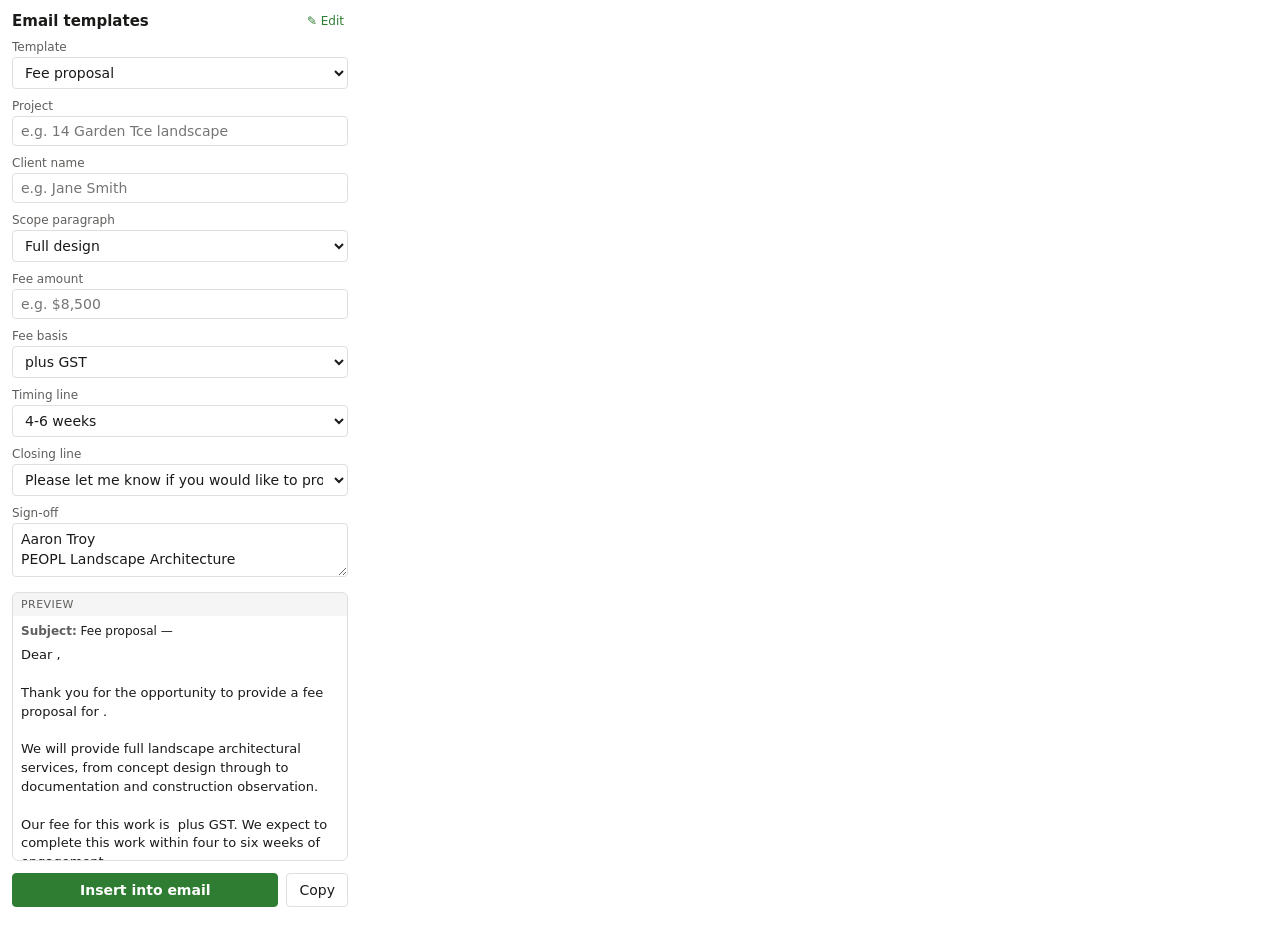
==== extension/popup.html @ bb0dac4e "auto-backup 20260604-1730" ====
<!DOCTYPE html>
<html lang="en">
<head>
  <meta charset="utf-8" />
  <title>PEOPL Email Templates</title>
  <link rel="stylesheet" href="popup.css" />
</head>
<body>
  <main id="app">
    <header class="hdr">
      <h1>Email templates</h1>
      <button id="btn-edit" class="linkbtn" type="button" title="Add or edit templates">&#9998; Edit</button>
    </header>

    <section class="field">
      <label for="tpl">Template</label>
      <select id="tpl" autocomplete="off"></select>
    </section>

    <section id="slots" class="slots"><!-- controls generated here --></section>

    <section class="preview">
      <div class="preview-head">Preview</div>
      <div class="preview-meta" id="pv-meta"></div>
      <div class="preview-body" id="pv-body"></div>
    </section>

    <section class="actions">
      <button id="btn-insert" class="primary" type="button">Insert into email</button>
      <button id="btn-copy" class="secondary" type="button">Copy</button>
    </section>

    <p id="status" class="status" role="status" aria-live="polite"></p>
  </main>

  <script src="templates.js"></script>
  <script src="store.js"></script>
  <script src="popup.js"></script>
</body>
</html>
---- extension/popup.css ----
:root {
  --bg: #ffffff;
  --fg: #1b1a19;
  --muted: #605e5c;
  --line: #e1dfdd;
  --accent: #2e7d32;
  --accent-fg: #ffffff;
  --field-bg: #ffffff;
  --danger: #d13438;
}
@media (prefers-color-scheme: dark) {
  :root {
    --bg: #1f1f1f; --fg: #f3f2f1; --muted: #b3b0ad; --line: #3b3a39;
    --accent: #4caf50; --accent-fg: #0a210c; --field-bg: #2b2b2b; --danger: #f1707b;
  }
}
* { box-sizing: border-box; }
html, body { margin: 0; }
body {
  width: 360px;
  font-family: "Segoe UI", system-ui, -apple-system, sans-serif;
  font-size: 14px; color: var(--fg); background: var(--bg); padding: 12px;
}
h1 { font-size: 15px; margin: 0; font-weight: 600; }
.hdr { display: flex; align-items: center; justify-content: space-between; gap: 8px; margin-bottom: 10px; }
.linkbtn { background: none; border: none; color: var(--accent); font-size: 12px; padding: 2px 4px; cursor: pointer; }
.linkbtn:hover { text-decoration: underline; }
.field, .slots > .slot { margin-bottom: 10px; }
label { display: block; font-size: 12px; color: var(--muted); margin-bottom: 3px; }
.slot-head { display: flex; align-items: center; gap: 6px; cursor: default; }
.slot-head input[type="checkbox"] { margin: 0; cursor: pointer; }
.slot input:disabled, .slot select:disabled, .slot textarea:disabled { opacity: .45; }
select, input[type="text"], textarea {
  width: 100%; padding: 6px 8px; font: inherit; color: var(--fg);
  background: var(--field-bg); border: 1px solid var(--line); border-radius: 4px;
}
select:focus, input:focus, textarea:focus { outline: 2px solid var(--accent); outline-offset: -1px; }
textarea { resize: vertical; min-height: 54px; line-height: 1.4; }
.preview { border: 1px solid var(--line); border-radius: 6px; margin: 12px 0; overflow: hidden; }
.preview-head {
  font-size: 11px; text-transform: uppercase; letter-spacing: .04em;
  color: var(--muted); background: rgba(127,127,127,.08); padding: 5px 8px;
}
.preview-subject { font-weight: 600; padding: 8px 8px 0; }
.preview-subject:empty { display: none; }
.preview-meta { padding: 8px 8px 0; font-size: 12px; }
.preview-meta:empty { display: none; }
.pv-line { margin-bottom: 2px; word-break: break-word; }
.pv-line .k { color: var(--muted); font-weight: 600; }
.preview-body { white-space: pre-wrap; padding: 6px 8px 10px; font-size: 13px; line-height: 1.45; max-height: 220px; overflow: auto; }
.actions { display: flex; gap: 8px; }
button { font: inherit; padding: 8px 12px; border-radius: 4px; cursor: pointer; border: 1px solid transparent; }
button.primary { background: var(--accent); color: var(--accent-fg); border-color: var(--accent); flex: 1; font-weight: 600; }
button.secondary { background: transparent; color: var(--fg); border-color: var(--line); }
button:hover { filter: brightness(1.05); }
button:active { transform: translateY(1px); }
.status { font-size: 12px; color: var(--muted); min-height: 16px; margin: 10px 0 0; }
.status.ok { color: var(--accent); }
.status.err { color: var(--danger); }
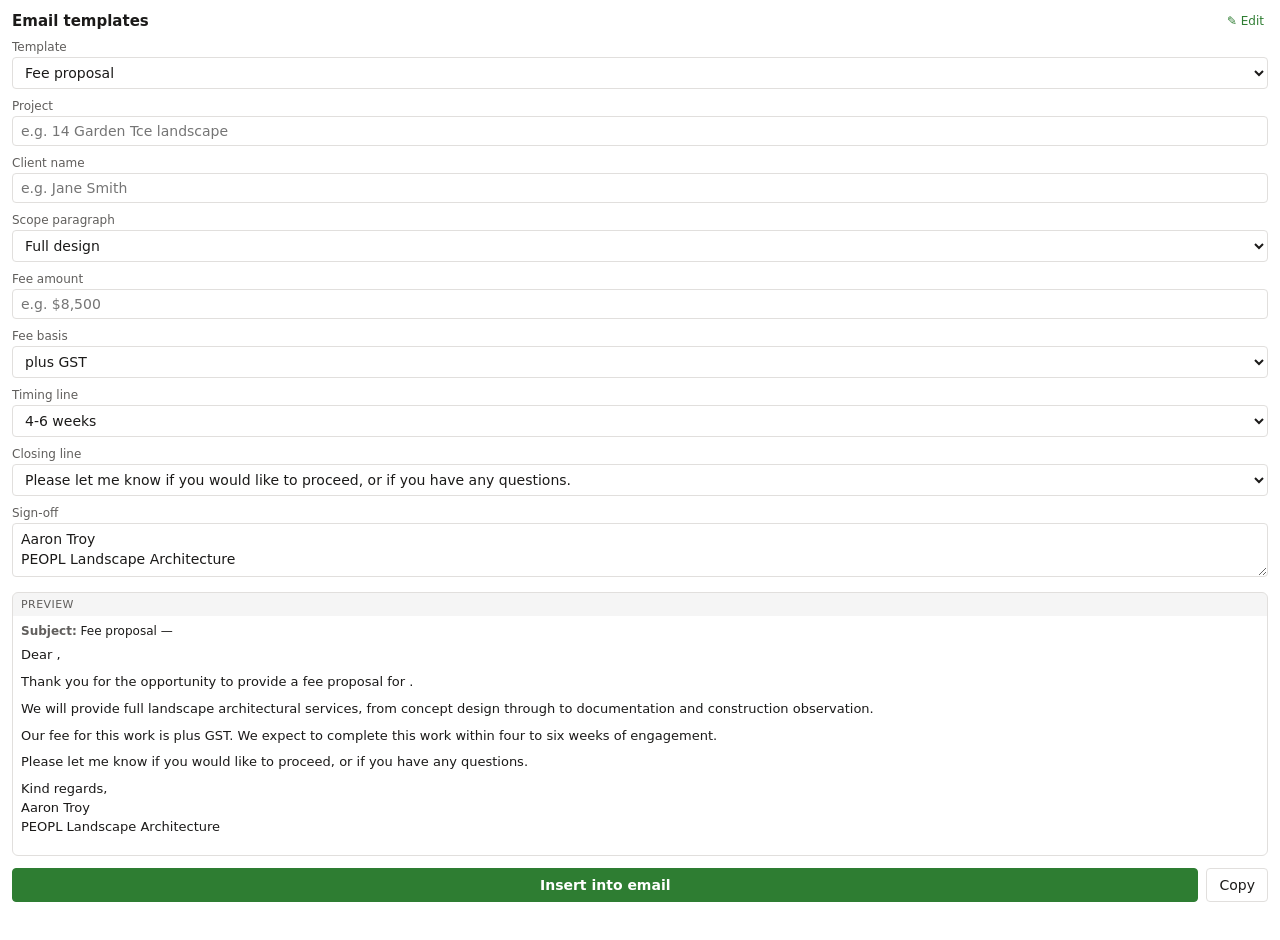
==== commit 5900e5af: "Add rich formatting to bodies: bold/italic, bulleted & numbered lists, and links via a shared Markdo" ====
--- a/extension/popup.html
+++ b/extension/popup.html
@@ -35,6 +35,7 @@
 
   <script src="templates.js"></script>
   <script src="store.js"></script>
+  <script src="format.js"></script>
   <script src="popup.js"></script>
 </body>
 </html>
--- a/extension/popup.css
+++ b/extension/popup.css
@@ -17,7 +17,8 @@
 * { box-sizing: border-box; }
 html, body { margin: 0; }
 body {
-  width: 360px;
+  /* Fluid: fills the side panel; the user can drag the panel wider/taller. */
+  min-width: 280px;
   font-family: "Segoe UI", system-ui, -apple-system, sans-serif;
   font-size: 14px; color: var(--fg); background: var(--bg); padding: 12px;
 }
@@ -47,7 +48,12 @@
 .preview-meta:empty { display: none; }
 .pv-line { margin-bottom: 2px; word-break: break-word; }
 .pv-line .k { color: var(--muted); font-weight: 600; }
-.preview-body { white-space: pre-wrap; padding: 6px 8px 10px; font-size: 13px; line-height: 1.45; max-height: 220px; overflow: auto; }
+.preview-body { white-space: normal; padding: 6px 8px 10px; font-size: 13px; line-height: 1.45; max-height: 50vh; overflow: auto; }
+.preview-body p { margin: 0 0 8px; }
+.preview-body ul, .preview-body ol { margin: 0 0 8px; padding-left: 22px; }
+.preview-body li { margin: 2px 0; }
+.preview-body strong { font-weight: 700; }
+.preview-body a { color: var(--accent); }
 .actions { display: flex; gap: 8px; }
 button { font: inherit; padding: 8px 12px; border-radius: 4px; cursor: pointer; border: 1px solid transparent; }
 button.primary { background: var(--accent); color: var(--accent-fg); border-color: var(--accent); flex: 1; font-weight: 600; }
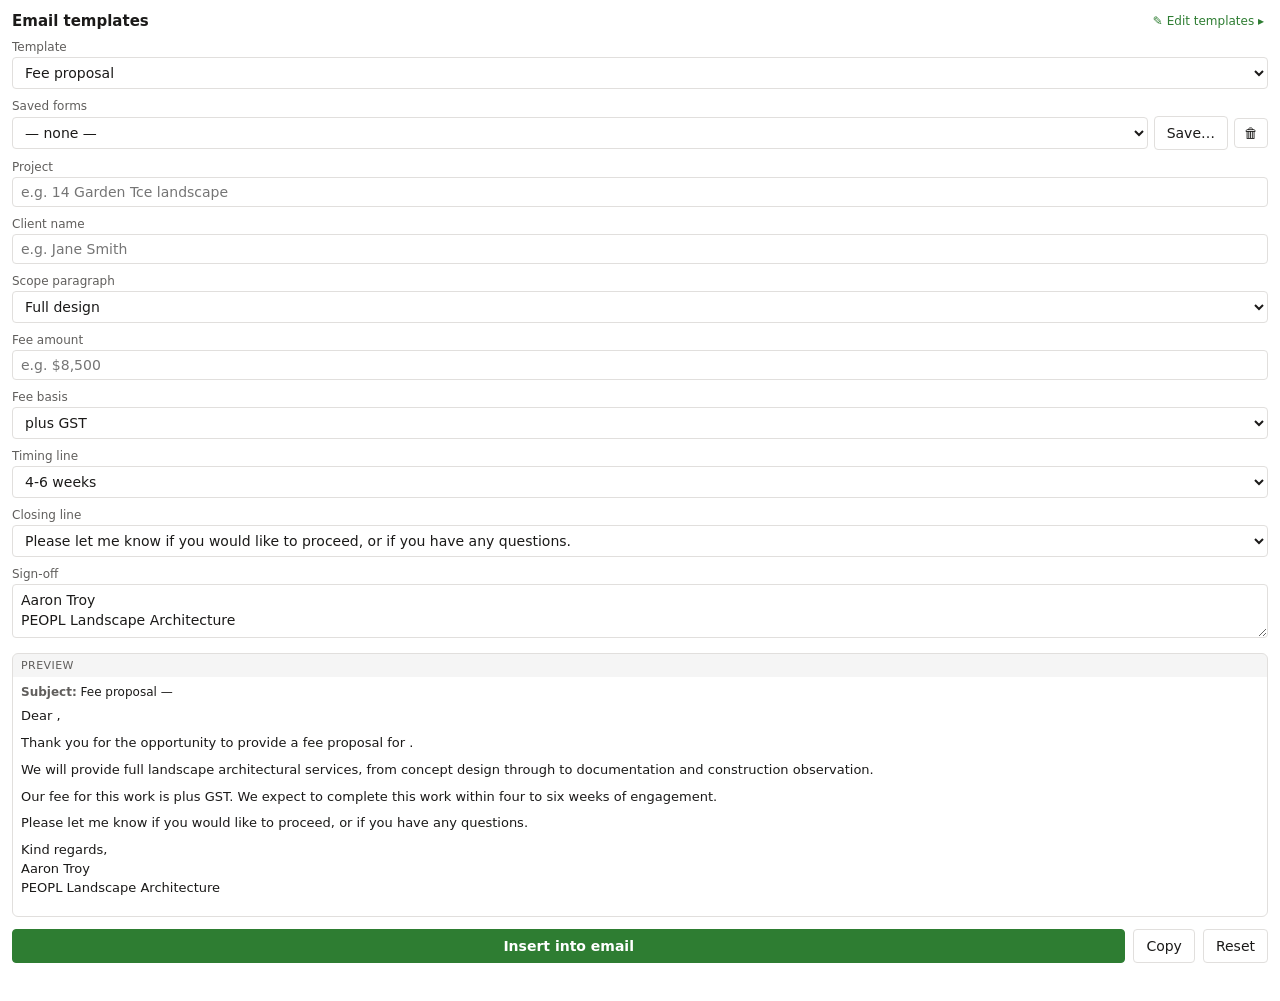
==== commit 9c5279f5: "Single-window app: editor becomes a slide-out panel (iframe, live-synced via storage.onChanged); com" ====
--- a/extension/popup.html
+++ b/extension/popup.html
@@ -9,12 +9,21 @@
   <main id="app">
     <header class="hdr">
       <h1>Email templates</h1>
-      <button id="btn-edit" class="linkbtn" type="button" title="Add or edit templates">&#9998; Edit</button>
+      <button id="btn-edit" class="linkbtn" type="button" title="Edit templates">&#9998; Edit templates &#9656;</button>
     </header>
 
     <section class="field">
       <label for="tpl">Template</label>
       <select id="tpl" autocomplete="off"></select>
+    </section>
+
+    <section class="field forms">
+      <label for="forms">Saved forms</label>
+      <div class="forms-row">
+        <select id="forms" autocomplete="off"><option value="">&mdash; none &mdash;</option></select>
+        <button id="form-save" class="secondary" type="button" title="Save the current form for reuse">Save&hellip;</button>
+        <button id="form-del" class="iconbtn" type="button" title="Delete the selected saved form">&#128465;</button>
+      </div>
     </section>
 
     <section id="slots" class="slots"><!-- controls generated here --></section>
@@ -28,10 +37,20 @@
     <section class="actions">
       <button id="btn-insert" class="primary" type="button">Insert into email</button>
       <button id="btn-copy" class="secondary" type="button">Copy</button>
+      <button id="btn-reset" class="secondary" type="button" title="Clear the fields">Reset</button>
     </section>
 
     <p id="status" class="status" role="status" aria-live="polite"></p>
   </main>
+
+  <!-- Slide-out editor panel (single window; like Revit's "more options"). -->
+  <div id="editor-panel" class="editor-panel">
+    <div class="editor-panel-bar">
+      <button id="editor-close" class="linkbtn" type="button">&#8249; Done</button>
+      <span class="editor-panel-title">Edit templates</span>
+    </div>
+    <iframe id="editor-frame" title="Template editor"></iframe>
+  </div>
 
   <script src="templates.js"></script>
   <script src="store.js"></script>
--- a/extension/popup.css
+++ b/extension/popup.css
@@ -26,6 +26,22 @@
 .hdr { display: flex; align-items: center; justify-content: space-between; gap: 8px; margin-bottom: 10px; }
 .linkbtn { background: none; border: none; color: var(--accent); font-size: 12px; padding: 2px 4px; cursor: pointer; }
 .linkbtn:hover { text-decoration: underline; }
+.forms-row { display: flex; gap: 6px; align-items: center; }
+.forms-row select { flex: 1; min-width: 0; }
+.iconbtn { background: transparent; border: 1px solid var(--line); color: var(--fg); border-radius: 4px; padding: 6px 9px; cursor: pointer; }
+.iconbtn:hover { filter: brightness(1.05); }
+.actions .secondary { flex: 0 0 auto; }
+
+/* Slide-out editor panel — one window, editor pops over the compose form. */
+.editor-panel {
+  position: fixed; inset: 0; z-index: 50; background: var(--bg);
+  display: flex; flex-direction: column;
+  transform: translateX(100%); transition: transform .18s ease;
+}
+.editor-panel.open { transform: translateX(0); }
+.editor-panel-bar { display: flex; align-items: center; gap: 12px; padding: 8px 12px; border-bottom: 1px solid var(--line); }
+.editor-panel-title { font-weight: 600; }
+#editor-frame { flex: 1; width: 100%; height: 100%; border: 0; }
 .field, .slots > .slot { margin-bottom: 10px; }
 label { display: block; font-size: 12px; color: var(--muted); margin-bottom: 3px; }
 .slot-head { display: flex; align-items: center; gap: 6px; cursor: default; }
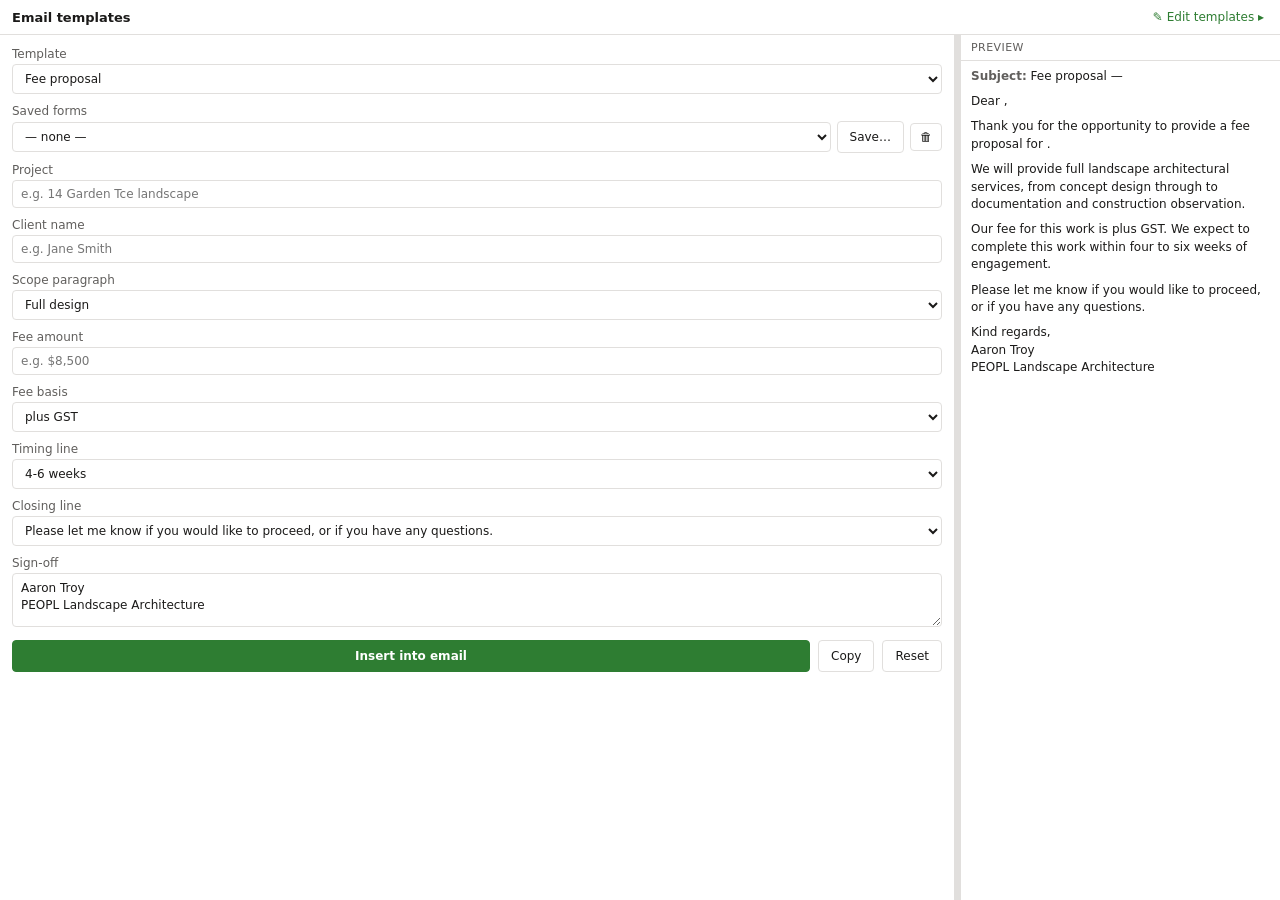
==== commit 618f5648: "Compose: 2-column layout (fields left, resizable preview right via draggable splitter, persisted wid" ====
--- a/extension/popup.html
+++ b/extension/popup.html
@@ -12,38 +12,46 @@
       <button id="btn-edit" class="linkbtn" type="button" title="Edit templates">&#9998; Edit templates &#9656;</button>
     </header>
 
-    <section class="field">
-      <label for="tpl">Template</label>
-      <select id="tpl" autocomplete="off"></select>
-    </section>
+    <div class="cols">
+      <div id="left-pane" class="left-pane">
+        <section class="field">
+          <label for="tpl">Template</label>
+          <select id="tpl" autocomplete="off"></select>
+        </section>
 
-    <section class="field forms">
-      <label for="forms">Saved forms</label>
-      <div class="forms-row">
-        <select id="forms" autocomplete="off"><option value="">&mdash; none &mdash;</option></select>
-        <button id="form-save" class="secondary" type="button" title="Save the current form for reuse">Save&hellip;</button>
-        <button id="form-del" class="iconbtn" type="button" title="Delete the selected saved form">&#128465;</button>
+        <section class="field forms">
+          <label for="forms">Saved forms</label>
+          <div class="forms-row">
+            <select id="forms" autocomplete="off"><option value="">&mdash; none &mdash;</option></select>
+            <button id="form-save" class="secondary" type="button" title="Save the current form for reuse">Save&hellip;</button>
+            <button id="form-del" class="iconbtn" type="button" title="Delete the selected saved form">&#128465;</button>
+          </div>
+        </section>
+
+        <section id="slots" class="slots"><!-- controls generated here --></section>
+
+        <section class="actions">
+          <button id="btn-insert" class="primary" type="button">Insert into email</button>
+          <button id="btn-copy" class="secondary" type="button">Copy</button>
+          <button id="btn-reset" class="secondary" type="button" title="Clear the fields">Reset</button>
+        </section>
+
+        <p id="status" class="status" role="status" aria-live="polite"></p>
       </div>
-    </section>
 
-    <section id="slots" class="slots"><!-- controls generated here --></section>
+      <div id="cmp-splitter" class="splitter" title="Drag to resize the preview"></div>
 
-    <section class="preview">
-      <div class="preview-head">Preview</div>
-      <div class="preview-meta" id="pv-meta"></div>
-      <div class="preview-body" id="pv-body"></div>
-    </section>
-
-    <section class="actions">
-      <button id="btn-insert" class="primary" type="button">Insert into email</button>
-      <button id="btn-copy" class="secondary" type="button">Copy</button>
-      <button id="btn-reset" class="secondary" type="button" title="Clear the fields">Reset</button>
-    </section>
-
-    <p id="status" class="status" role="status" aria-live="polite"></p>
+      <div id="right-pane" class="right-pane">
+        <section class="preview">
+          <div class="preview-head">Preview</div>
+          <div class="preview-meta" id="pv-meta"></div>
+          <div class="preview-body" id="pv-body"></div>
+        </section>
+      </div>
+    </div>
   </main>
 
-  <!-- Slide-out editor panel (single window; like Revit's "more options"). -->
+  <!-- Slide-out editor panel (single window). -->
   <div id="editor-panel" class="editor-panel">
     <div class="editor-panel-bar">
       <button id="editor-close" class="linkbtn" type="button">&#8249; Done</button>
--- a/extension/popup.css
+++ b/extension/popup.css
@@ -15,33 +15,29 @@
   }
 }
 * { box-sizing: border-box; }
-html, body { margin: 0; }
-body {
-  /* Fluid: fills the side panel; the user can drag the panel wider/taller. */
-  min-width: 280px;
-  font-family: "Segoe UI", system-ui, -apple-system, sans-serif;
-  font-size: 14px; color: var(--fg); background: var(--bg); padding: 12px;
-}
-h1 { font-size: 15px; margin: 0; font-weight: 600; }
-.hdr { display: flex; align-items: center; justify-content: space-between; gap: 8px; margin-bottom: 10px; }
+html, body { margin: 0; height: 100%; }
+body { min-width: 280px; font-family: "Segoe UI", system-ui, -apple-system, sans-serif;
+  font-size: 12px; color: var(--fg); background: var(--bg); }
+#app { display: flex; flex-direction: column; height: 100%; }
+
+h1 { font-size: 13px; margin: 0; font-weight: 600; }
+.hdr { flex: 0 0 auto; display: flex; align-items: center; justify-content: space-between; gap: 8px;
+  padding: 8px 12px; border-bottom: 1px solid var(--line); }
 .linkbtn { background: none; border: none; color: var(--accent); font-size: 12px; padding: 2px 4px; cursor: pointer; }
 .linkbtn:hover { text-decoration: underline; }
+
+/* fields | splitter | preview */
+.cols { flex: 1 1 auto; min-height: 0; display: grid; grid-template-columns: minmax(0, 1fr) 6px var(--pw, 320px); }
+.left-pane { overflow: auto; padding: 12px; min-width: 0; }
+.right-pane { overflow: auto; min-width: 0; border-left: 1px solid var(--line); }
+.splitter { cursor: col-resize; background: var(--line); }
+.splitter:hover, .splitter.dragging { background: var(--accent); }
+
 .forms-row { display: flex; gap: 6px; align-items: center; }
 .forms-row select { flex: 1; min-width: 0; }
 .iconbtn { background: transparent; border: 1px solid var(--line); color: var(--fg); border-radius: 4px; padding: 6px 9px; cursor: pointer; }
 .iconbtn:hover { filter: brightness(1.05); }
-.actions .secondary { flex: 0 0 auto; }
 
-/* Slide-out editor panel — one window, editor pops over the compose form. */
-.editor-panel {
-  position: fixed; inset: 0; z-index: 50; background: var(--bg);
-  display: flex; flex-direction: column;
-  transform: translateX(100%); transition: transform .18s ease;
-}
-.editor-panel.open { transform: translateX(0); }
-.editor-panel-bar { display: flex; align-items: center; gap: 12px; padding: 8px 12px; border-bottom: 1px solid var(--line); }
-.editor-panel-title { font-weight: 600; }
-#editor-frame { flex: 1; width: 100%; height: 100%; border: 0; }
 .field, .slots > .slot { margin-bottom: 10px; }
 label { display: block; font-size: 12px; color: var(--muted); margin-bottom: 3px; }
 .slot-head { display: flex; align-items: center; gap: 6px; cursor: default; }
@@ -53,29 +49,46 @@
 }
 select:focus, input:focus, textarea:focus { outline: 2px solid var(--accent); outline-offset: -1px; }
 textarea { resize: vertical; min-height: 54px; line-height: 1.4; }
-.preview { border: 1px solid var(--line); border-radius: 6px; margin: 12px 0; overflow: hidden; }
-.preview-head {
-  font-size: 11px; text-transform: uppercase; letter-spacing: .04em;
-  color: var(--muted); background: rgba(127,127,127,.08); padding: 5px 8px;
-}
-.preview-subject { font-weight: 600; padding: 8px 8px 0; }
-.preview-subject:empty { display: none; }
-.preview-meta { padding: 8px 8px 0; font-size: 12px; }
+
+.preview { }
+.preview-head { position: sticky; top: 0; font-size: 11px; text-transform: uppercase; letter-spacing: .04em;
+  color: var(--muted); background: var(--bg); border-bottom: 1px solid var(--line); padding: 6px 10px; }
+.preview-meta { padding: 8px 10px 0; font-size: 12px; }
 .preview-meta:empty { display: none; }
 .pv-line { margin-bottom: 2px; word-break: break-word; }
 .pv-line .k { color: var(--muted); font-weight: 600; }
-.preview-body { white-space: normal; padding: 6px 8px 10px; font-size: 13px; line-height: 1.45; max-height: 50vh; overflow: auto; }
+.preview-body { white-space: normal; padding: 8px 10px 12px; font-size: 12px; line-height: 1.45; }
 .preview-body p { margin: 0 0 8px; }
 .preview-body ul, .preview-body ol { margin: 0 0 8px; padding-left: 22px; }
 .preview-body li { margin: 2px 0; }
 .preview-body strong { font-weight: 700; }
 .preview-body a { color: var(--accent); }
-.actions { display: flex; gap: 8px; }
+
+.actions { display: flex; gap: 8px; margin-top: 4px; }
 button { font: inherit; padding: 8px 12px; border-radius: 4px; cursor: pointer; border: 1px solid transparent; }
 button.primary { background: var(--accent); color: var(--accent-fg); border-color: var(--accent); flex: 1; font-weight: 600; }
 button.secondary { background: transparent; color: var(--fg); border-color: var(--line); }
+.actions .secondary { flex: 0 0 auto; }
 button:hover { filter: brightness(1.05); }
 button:active { transform: translateY(1px); }
-.status { font-size: 12px; color: var(--muted); min-height: 16px; margin: 10px 0 0; }
+.status { font-size: 12px; color: var(--muted); min-height: 16px; margin: 8px 0 0; }
 .status.ok { color: var(--accent); }
 .status.err { color: var(--danger); }
+
+/* Slide-out editor panel — overlays the whole window. */
+.editor-panel {
+  position: fixed; inset: 0; z-index: 50; background: var(--bg);
+  display: flex; flex-direction: column;
+  transform: translateX(100%); transition: transform .18s ease;
+}
+.editor-panel.open { transform: translateX(0); }
+.editor-panel-bar { display: flex; align-items: center; gap: 12px; padding: 8px 12px; border-bottom: 1px solid var(--line); }
+.editor-panel-title { font-weight: 600; }
+#editor-frame { flex: 1; width: 100%; height: 100%; border: 0; }
+
+/* Narrow window: stack the preview below the fields. */
+@media (max-width: 600px) {
+  .cols { grid-template-columns: 1fr; }
+  .splitter { display: none; }
+  .right-pane { border-left: 0; border-top: 1px solid var(--line); }
+}
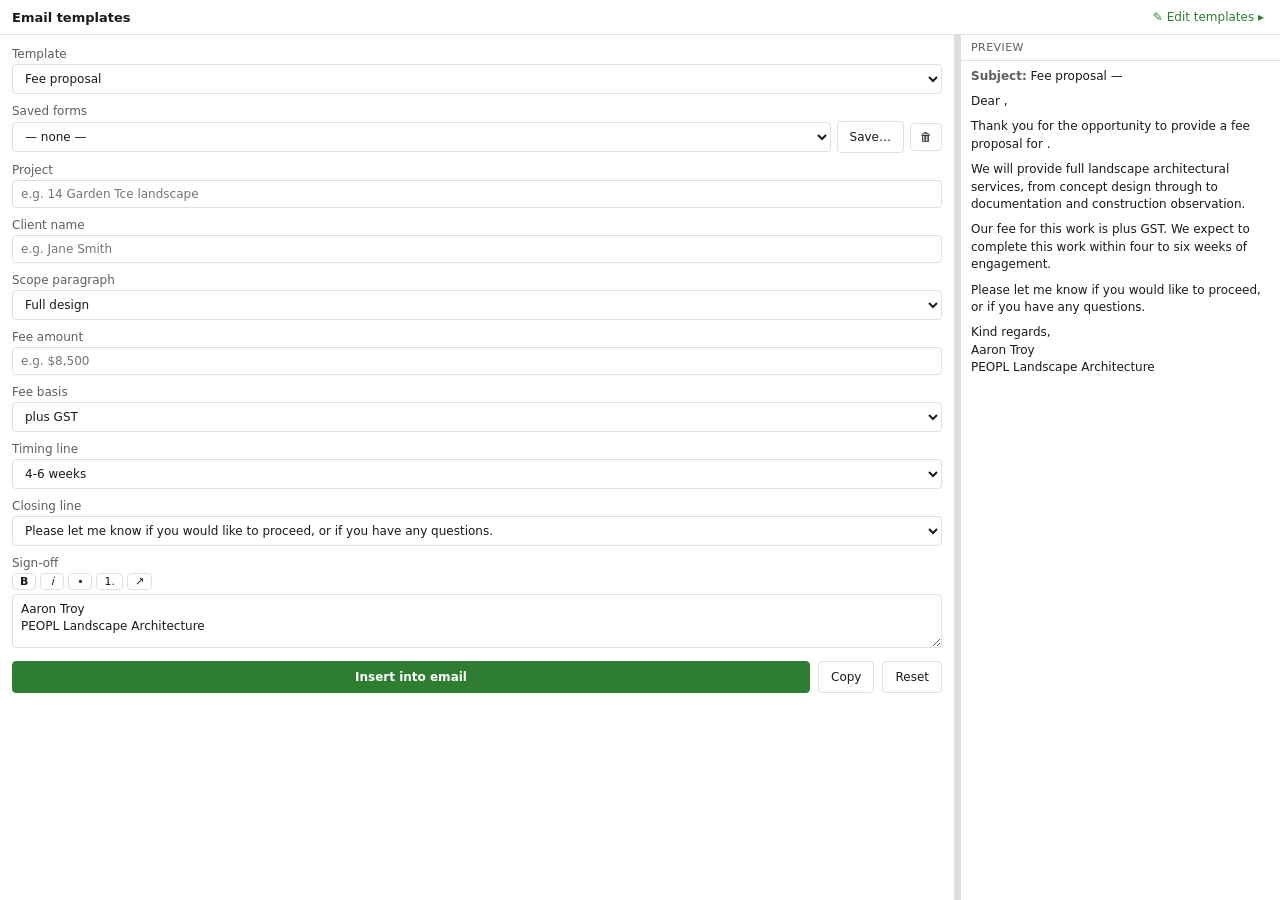
==== commit 50ea1b6c: "Add shared rich-textarea tools (texttools.js): format toolbars now on the main compose window's para" ====
--- a/extension/popup.html
+++ b/extension/popup.html
@@ -63,6 +63,7 @@
   <script src="templates.js"></script>
   <script src="store.js"></script>
   <script src="format.js"></script>
+  <script src="texttools.js"></script>
   <script src="popup.js"></script>
 </body>
 </html>
--- a/extension/popup.css
+++ b/extension/popup.css
@@ -49,6 +49,10 @@
 }
 select:focus, input:focus, textarea:focus { outline: 2px solid var(--accent); outline-offset: -1px; }
 textarea { resize: vertical; min-height: 54px; line-height: 1.4; }
+.fmt-bar { display: flex; gap: 4px; margin-bottom: 4px; }
+.fmt-btn { font: inherit; font-size: 11px; line-height: 1.2; padding: 1px 7px; min-width: 24px;
+  border: 1px solid var(--line); background: var(--field-bg); color: var(--fg); border-radius: 4px; cursor: pointer; }
+.fmt-btn:hover { filter: brightness(1.06); }
 
 .preview { }
 .preview-head { position: sticky; top: 0; font-size: 11px; text-transform: uppercase; letter-spacing: .04em;
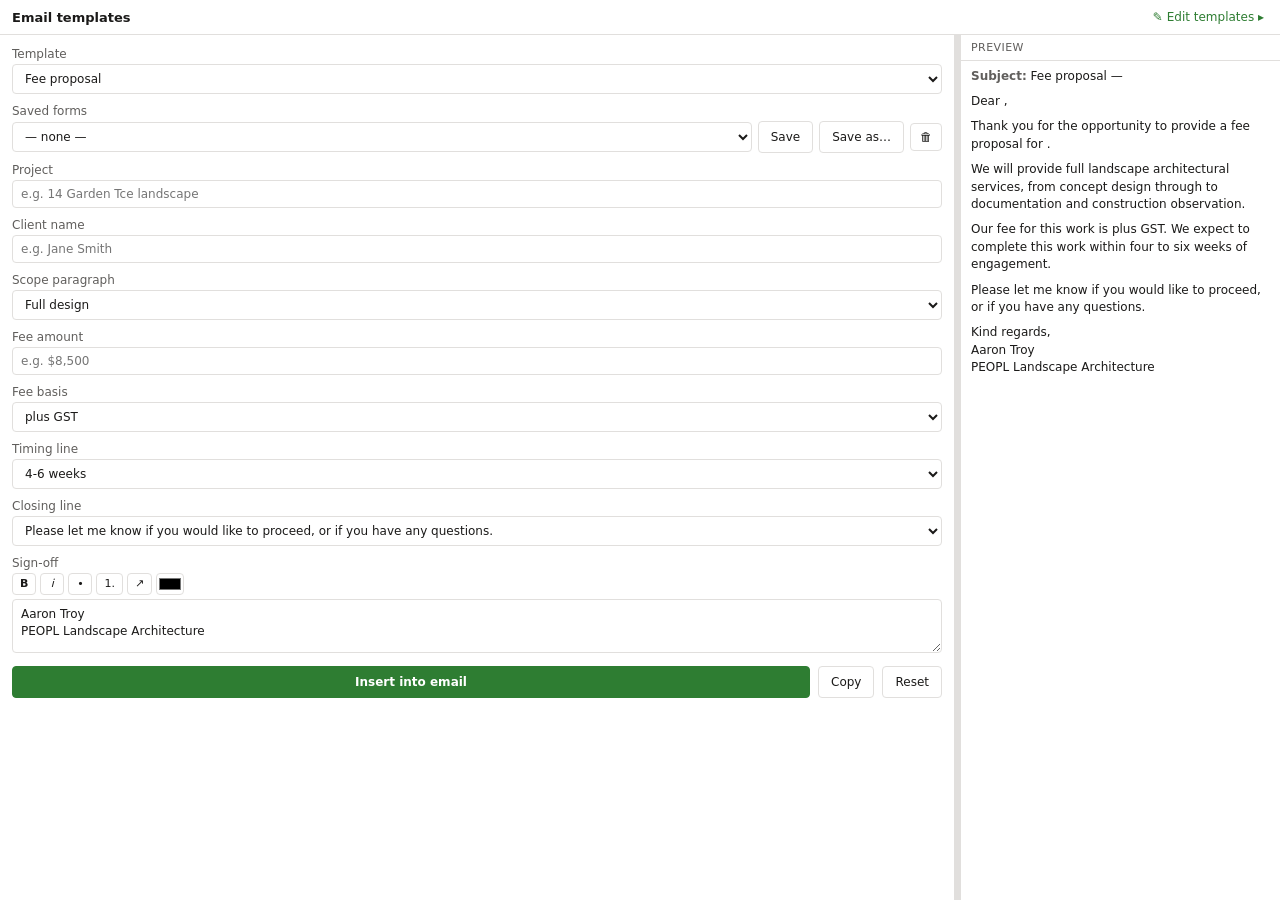
==== commit b8fc7bc3: "Email output: insert/Copy now render black text with real paragraph spacing (toEmailHtml: #000 wrapp" ====
--- a/extension/popup.html
+++ b/extension/popup.html
@@ -23,7 +23,8 @@
           <label for="forms">Saved forms</label>
           <div class="forms-row">
             <select id="forms" autocomplete="off"><option value="">&mdash; none &mdash;</option></select>
-            <button id="form-save" class="secondary" type="button" title="Save the current form for reuse">Save&hellip;</button>
+            <button id="form-save" class="secondary" type="button" title="Overwrite the loaded form (no rename)">Save</button>
+            <button id="form-saveas" class="secondary" type="button" title="Save as a new form">Save as&hellip;</button>
             <button id="form-del" class="iconbtn" type="button" title="Delete the selected saved form">&#128465;</button>
           </div>
         </section>
--- a/extension/popup.css
+++ b/extension/popup.css
@@ -53,6 +53,7 @@
 .fmt-btn { font: inherit; font-size: 11px; line-height: 1.2; padding: 1px 7px; min-width: 24px;
   border: 1px solid var(--line); background: var(--field-bg); color: var(--fg); border-radius: 4px; cursor: pointer; }
 .fmt-btn:hover { filter: brightness(1.06); }
+.fmt-color { width: 28px; height: 22px; padding: 0; border: 1px solid var(--line); border-radius: 4px; background: var(--field-bg); cursor: pointer; vertical-align: middle; }
 
 .preview { }
 .preview-head { position: sticky; top: 0; font-size: 11px; text-transform: uppercase; letter-spacing: .04em;
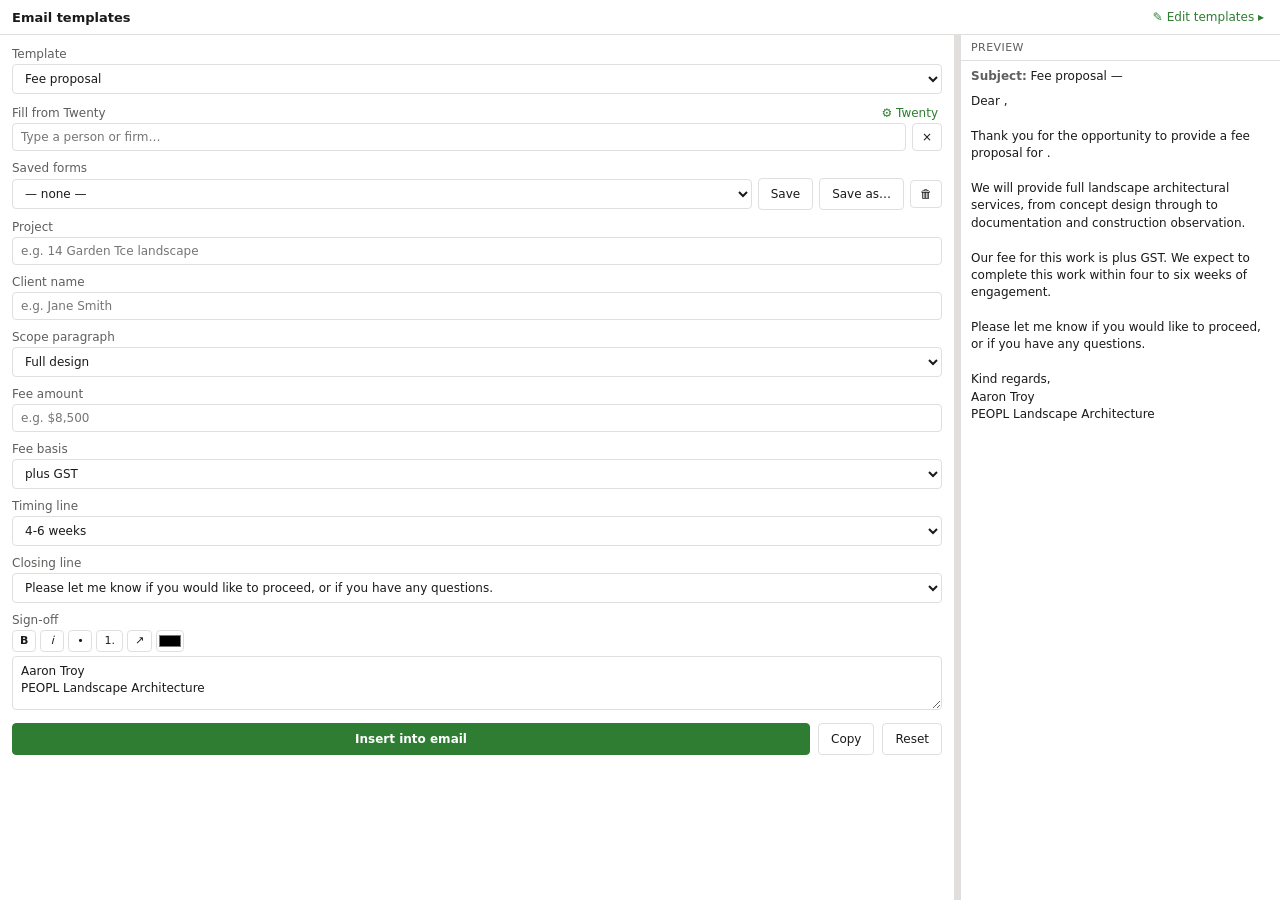
==== commit 8e109642: "v1.4.0: Fill from Twenty (read-only lookup of a person or firm in the local Twenty CRM) Work done in" ====
--- a/extension/popup.html
+++ b/extension/popup.html
@@ -17,6 +17,27 @@
         <section class="field">
           <label for="tpl">Template</label>
           <select id="tpl" autocomplete="off"></select>
+        </section>
+
+        <section class="field crm">
+          <div class="crm-head">
+            <label for="crm-q">Fill from Twenty</label>
+            <button id="crm-gear" class="linkbtn" type="button" title="Twenty address and API key">&#9881; Twenty</button>
+          </div>
+          <div class="forms-row">
+            <input id="crm-q" type="text" list="crm-list" autocomplete="off" placeholder="Type a person or firm&hellip;" />
+            <button id="crm-clear" class="iconbtn" type="button" title="Clear the search (fields keep their values)">&times;</button>
+          </div>
+          <datalist id="crm-list"></datalist>
+          <div id="crm-settings" class="crm-settings" hidden>
+            <label for="crm-url">Twenty address</label>
+            <input id="crm-url" type="text" autocomplete="off" />
+            <label for="crm-key">API key (Twenty: Settings &rarr; APIs &amp; Webhooks)</label>
+            <input id="crm-key" type="password" autocomplete="off" />
+            <div class="forms-row">
+              <button id="crm-save" class="secondary" type="button">Save &amp; test</button>
+            </div>
+          </div>
         </section>
 
         <section class="field forms">
@@ -65,6 +86,7 @@
   <script src="store.js"></script>
   <script src="format.js"></script>
   <script src="texttools.js"></script>
+  <script src="twenty.js"></script>
   <script src="popup.js"></script>
 </body>
 </html>
--- a/extension/popup.css
+++ b/extension/popup.css
@@ -43,7 +43,13 @@
 .slot-head { display: flex; align-items: center; gap: 6px; cursor: default; }
 .slot-head input[type="checkbox"] { margin: 0; cursor: pointer; }
 .slot input:disabled, .slot select:disabled, .slot textarea:disabled { opacity: .45; }
-select, input[type="text"], textarea {
+.crm-head { display: flex; align-items: baseline; justify-content: space-between; }
+.crm-head label { margin-bottom: 3px; }
+.forms-row input[type="text"] { flex: 1; min-width: 0; }
+.crm-settings { margin-top: 6px; padding: 8px; border: 1px solid var(--line); border-radius: 4px; }
+.crm-settings[hidden] { display: none; }
+.crm-settings input { margin-bottom: 6px; }
+select, input[type="text"], input[type="password"], textarea {
   width: 100%; padding: 6px 8px; font: inherit; color: var(--fg);
   background: var(--field-bg); border: 1px solid var(--line); border-radius: 4px;
 }
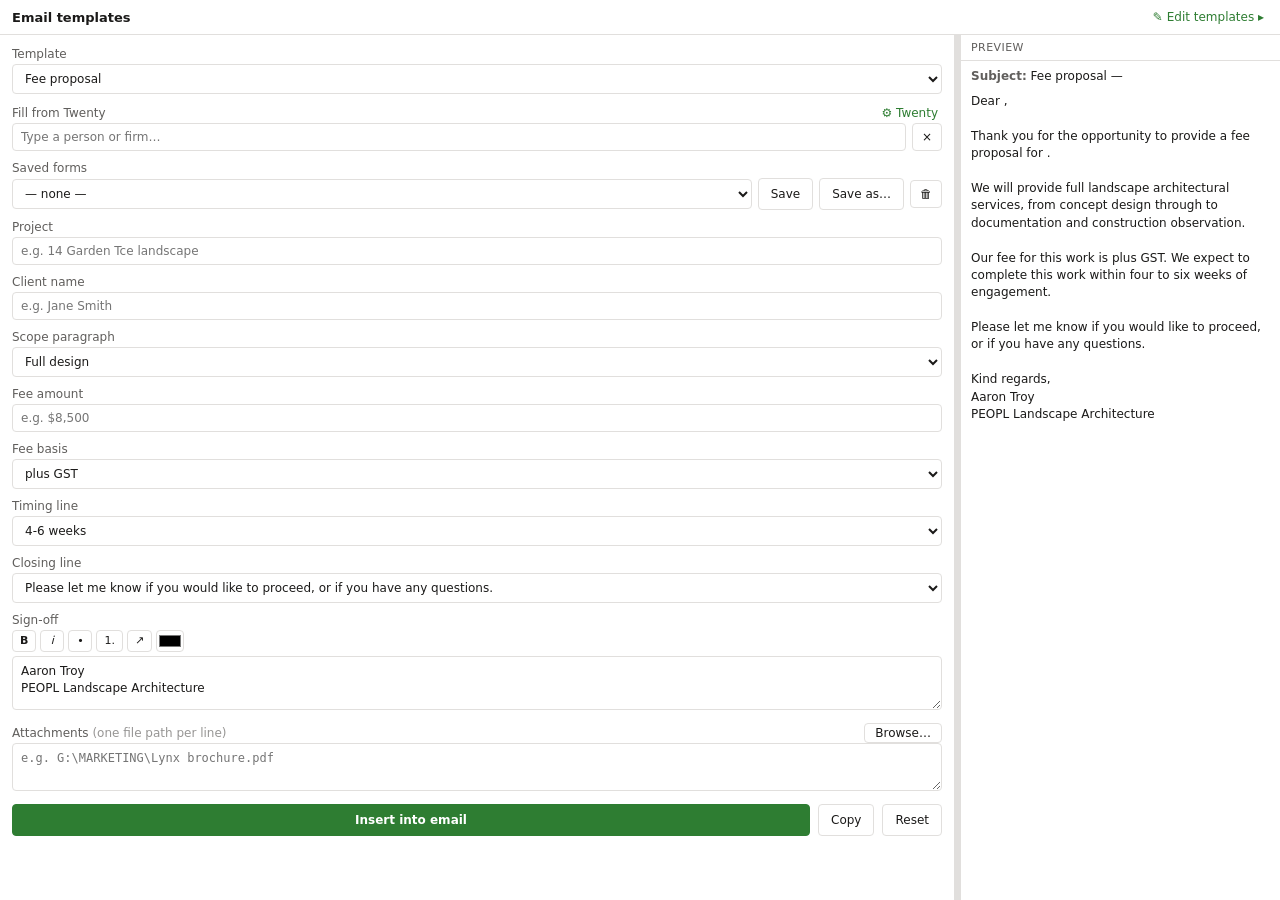
==== commit d46f1f13: "v1.5.0: attachments by file path, with a Windows Open dialog - Templates get an Attachments box (one" ====
--- a/extension/popup.html
+++ b/extension/popup.html
@@ -52,6 +52,15 @@
 
         <section id="slots" class="slots"><!-- controls generated here --></section>
 
+        <section class="field attach">
+          <div class="crm-head">
+            <label for="att">Attachments <span class="muted">(one file path per line)</span></label>
+            <button id="att-browse" class="secondary small" type="button" title="Choose files in the Windows dialog">Browse&hellip;</button>
+          </div>
+          <textarea id="att" rows="2" spellcheck="false" placeholder="e.g. G:\MARKETING\Lynx brochure.pdf"></textarea>
+          <div id="att-list" class="att-list"></div>
+        </section>
+
         <section class="actions">
           <button id="btn-insert" class="primary" type="button">Insert into email</button>
           <button id="btn-copy" class="secondary" type="button">Copy</button>
@@ -87,6 +96,7 @@
   <script src="format.js"></script>
   <script src="texttools.js"></script>
   <script src="twenty.js"></script>
+  <script src="files.js"></script>
   <script src="popup.js"></script>
 </body>
 </html>
--- a/extension/popup.css
+++ b/extension/popup.css
@@ -103,3 +103,12 @@
   .splitter { display: none; }
   .right-pane { border-left: 0; border-top: 1px solid var(--line); }
 }
+
+/* Attachments (v1.5) */
+.attach .muted { font-weight: normal; opacity: .65; }
+button.small { padding: 2px 10px; font-size: 12px; }
+#att { min-height: 40px; font-family: Consolas, "Cascadia Mono", monospace; font-size: 12px; }
+.att-list { margin-top: 4px; font-size: 12px; line-height: 1.5; }
+.att-list .ok::before { content: "\1F4CE  "; }
+.att-list .bad { color: var(--danger); }
+.att-list .bad::before { content: "\26A0  "; }
